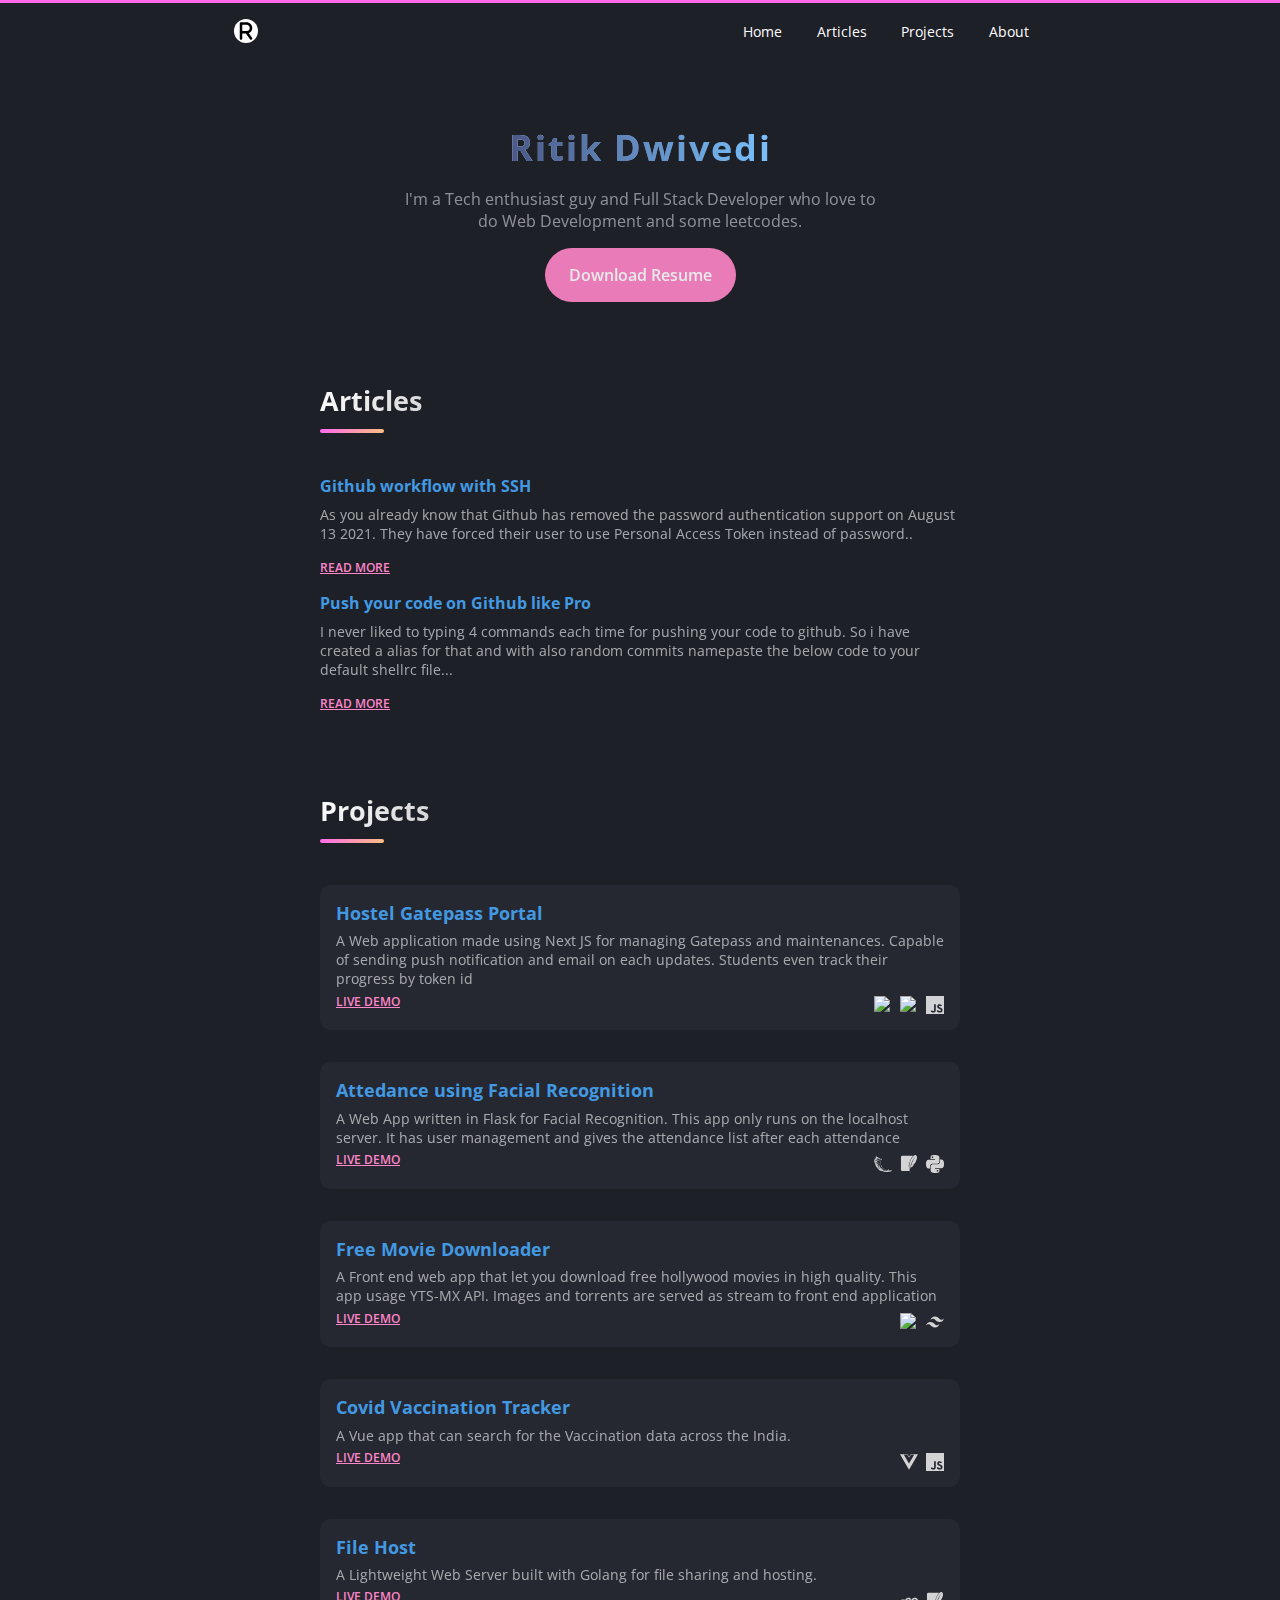
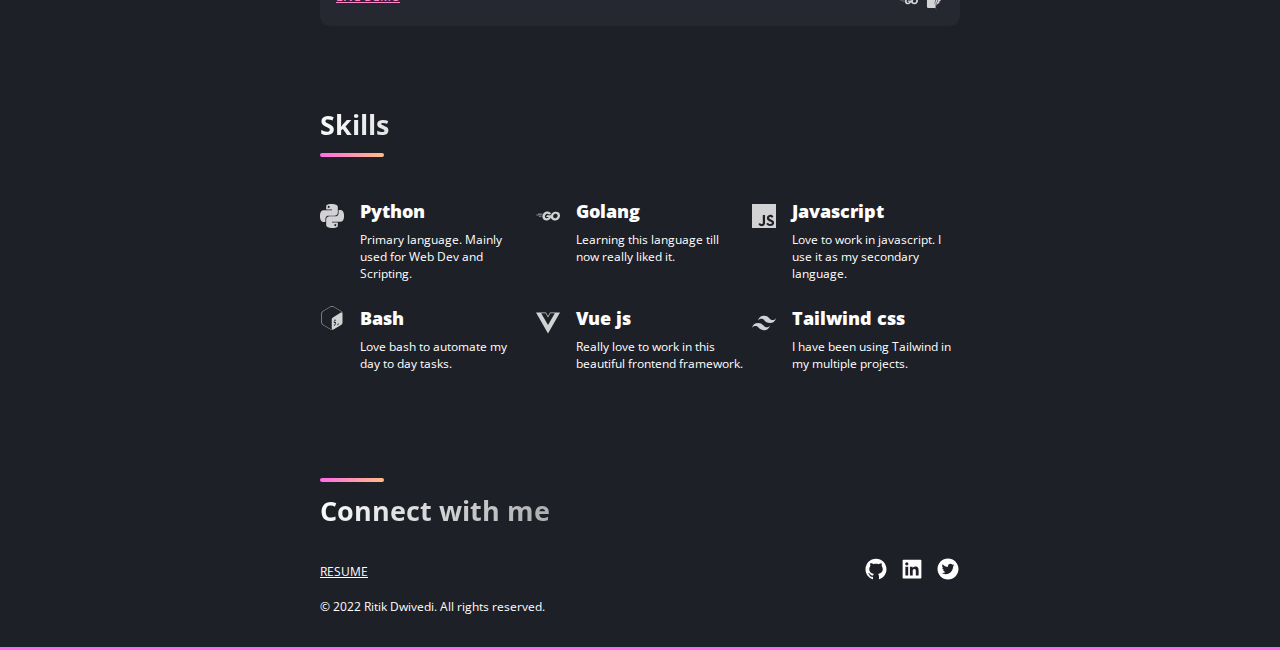
==== index.html @ bad242d5 "some change 2" ====
<!DOCTYPE html>
<html lang="en">

<head>
    <meta charset="UTF-8">
    <meta name="ritik" description="ritik dwivedi personal website">
    <meta http-equiv="X-UA-Compatible" content="IE=edge">
    <meta name="viewport" content="width=device-width, initial-scale=1.0">
    <meta name="Ritik Dwivedi Portfolio" content="Ritik Dwivedi personal Portfolio and website">
    <title> Ritik Dwivedi</title>
    <link rel="stylesheet" href="./style.css">
    <link rel="icon" type="image/png" href="./tech-svg/radar.svg">
    <link rel="preconnect" href="https://fonts.googleapis.com">
    <link rel="preconnect" href="https://fonts.gstatic.com" crossorigin>
    <link href="https://fonts.googleapis.com/css2?family=Open+Sans:wght@500&display=swap" rel="stylesheet">

</head>

<body>
    <div class="upperline"></div>
    <nav>
        <div class="icon-div">
            <div class="icon">
                <svg xmlns="http://www.w3.org/2000/svg" viewBox="0 0 320 512">
                    <path
                        d="M228.7 309.7C282 288.6 320 236.8 320 176c0-79.41-64.59-144-144-144H32c-17.67 0-32 14.33-32 32v384c0 17.67 14.33 32 32 32s32-14.33 32-32v-128h93.43l104.5 146.6c6.25 8.75 16.09 13.42 26.09 13.42c6.422 0 12.91-1.922 18.55-5.938c14.39-10.27 17.73-30.25 7.484-44.64L228.7 309.7zM64 96.01h112c44.11 0 80 35.89 80 80s-35.89 79.1-80 79.1H64V96.01z" />
                </svg>
            </div>
        </div>
        <div class="navs">
            <a href="">Home</a>
            <a href="#article">Articles</a>
            <a href="#project">Projects</a>
            <a href="#about">About</a>
        </div>
    </nav>
    <div class="heading">
        <h2><span class="header">Ritik Dwivedi </span></h2>
        <p class="subheading">I'm a <span class="highlight">Tech enthusiast</span> guy and <span class="highlight">Full
                Stack Developer</span> who love
            to do Web Development and some
            leetcodes.
            <br />
        </p>
        <a class="download-resume" target="_blank"
            href="https://drive.google.com/file/d/1TCXhxKCr0SHSVFVejPsEqQ_L0xyB78xO/view?usp=sharing">
            Download Resume
        </a>

    </div>
    <div class="article-section" id="article">
        <h2>Articles</h2>
        <div class="heading-styler"></div>
        <div class="articles">
            <div class="article-top">
                <p class="article-title">Github workflow with SSH</p>
                <p class="article-desc">As you already know that Github has removed the password authentication support
                    on August 13 2021. They have forced their user to use Personal Access Token instead of password..
                </p>
                <a class="read-more demo"
                    href="https://dev.to/ritik_20/setting-up-your-github-workflow-with-ssh-hf8">Read
                    more</a>
            </div>
            <div class="article">
                <p class="article-title">Push your code on Github like Pro</p>
                <p class="article-desc">I never liked to typing 4 commands each time for pushing your code to github.

                    So i have created a alias for that and with also random commits namepaste the below code to your
                    default shellrc file...
                </p>
                <a class="read-more demo" href="https://dev.to/ritik_20/push-your-code-on-github-like-pro-1g6a">Read
                    more</a>
            </div>
        </div>

    </div>
    <div class="projects" id="project">
        <h2>Projects</h2>
        <div class="heading-styler"></div>

        <div class="proj">
            <div class="proj-content">
                <h4 class="proj-heading">Hostel Gatepass Portal</h4>
                <p class="proj-desc">
                    A Web application made using Next JS for managing Gatepass and maintenances. Capable of
                    sending push notification and email on each updates. Students even track their progress by token id
                </p>
                <div class="link-tech">
                    <a href="https://github.com/dwivedi-ritik/pass-portal" class="demo">Live Demo</a>
                    <div class="tech-stack">
                        <img src="./tech-svg/nextdotjs.svg" width="18px">
                        <img src="./tech-svg/mongodb.svg" width="18px">
                        <img src="./tech-svg/javascript.svg" width="18px">
                    </div>
                </div>
            </div>
        </div>

        <div class="proj">
            <div class="proj-content">
                <h4 class="proj-heading">Attedance using Facial Recognition</h4>
                <p class="proj-desc">
                    A Web App written in Flask for Facial Recognition. This app only runs on the localhost server. It
                    has user management and gives the attendance list after each attendance
                </p>
                <div class="link-tech">
                    <a href="https://github.com/dwivedi-ritik/fr-webapp" class="demo">Live Demo</a>
                    <div class="tech-stack">
                        <img src="./tech-svg/flask.svg" width="18px">
                        <img src="./tech-svg/sqlite.svg" width="18px">
                        <img src="./tech-svg/python.svg" width="18px">
                    </div>
                </div>
            </div>
        </div>

        <div class="proj">
            <div class="proj-content">
                <h4 class="proj-heading">Free Movie Downloader</h4>
                <p class="proj-desc">
                    A Front end web app that let you download free hollywood movies in high quality.
                    This app usage YTS-MX API. Images and torrents are served as stream to front end
                    application
                </p>
                <div class="link-tech">
                    <a href="https://github.com/dwivedi-ritik/yts" class="demo">Live Demo</a>
                    <div class="tech-stack">
                        <img src="./tech-svg/nextdotjs.svg" width="18px">
                        <img src="./tech-svg/tailwindcss.svg" width="18px">
                    </div>
                </div>
            </div>
        </div>

        <div class="proj">
            <div class="proj-content">
                <h4 class="proj-heading">Covid Vaccination Tracker</h4>
                <p class="proj-desc">
                    A Vue app that can search for the Vaccination data across the India.
                </p>
                <div class="link-tech">
                    <a href="https://cowin-help.netlify.app" class="demo">Live Demo</a>
                    <div class="tech-stack">
                        <img src="./tech-svg/vuedotjs.svg" width="18px">
                        <img src="./tech-svg/javascript.svg" width="18px">
                    </div>
                </div>
            </div>
        </div>
        <div class="proj">
            <div class="proj-content">
                <h4 class="proj-heading">File Host</h4>
                <p class="proj-desc">
                    A Lightweight Web Server built with Golang for file sharing and hosting.
                </p>
                <div class="link-tech">
                    <a href="https://github.com/dwivedi-ritik/file-hoster" class="demo">Live Demo</a>
                    <div class="tech-stack">
                        <img src="./tech-svg/go.svg" width="18px">
                        <img src="./tech-svg/sqlite.svg" width="18px">
                    </div>
                </div>
            </div>
        </div>
    </div>
    <div class="skill-section">
        <h2>Skills</h2>
        <div class="heading-styler"></div>

        <div class="skills">
            <div class="skill">
                <img src="./tech-svg/python.svg" class="skill-img" alt="python" width="24px">
                <div class="skill-info">
                    <p class="skill-title">Python</p>
                    <p class="skill-desc">Primary language. Mainly used for Web Dev and Scripting.
                    </p>
                </div>
            </div>
            <div class="skill">
                <img src="./tech-svg/go.svg" class="skill-img" alt="python" width="24px">
                <div class="skill-info">
                    <p class="skill-title">Golang</p>
                    <p class="skill-desc">Learning this language till now really liked it.</p>
                </div>
            </div>
            <div class="skill">
                <img src="./tech-svg/javascript.svg" class="skill-img" alt="python" width="24px">
                <div class="skill-info">
                    <p class="skill-title">Javascript</p>
                    <p class="skill-desc">Love to work in javascript. I use it as my secondary language.</p>
                </div>
            </div>
            <div class="skill">
                <img src="./tech-svg/gnubash.svg" alt="python" width="24px">
                <div class="skill-info">
                    <p class="skill-title">Bash</p>
                    <p class="skill-desc">Love bash to automate my day to day tasks.</p>
                </div>
            </div>
            <div class="skill">
                <img src="./tech-svg/vuedotjs.svg" class="skill-img" alt="python" width="24px">
                <div class="skill-info">
                    <p class="skill-title">Vue js</p>
                    <p class="skill-desc">Really love to work in this beautiful frontend framework.</p>
                </div>
            </div>
            <div class="skill">
                <img src="./tech-svg/tailwindcss.svg" class="skill-img" alt="python" width="24px">
                <div class="skill-info">
                    <p class="skill-title">Tailwind css</p>
                    <p class="skill-desc">I have been using Tailwind in my multiple projects.</p>
                </div>
            </div>
        </div>

    </div>
    <footer id="about">
        <div class="connect">
            <div class="heading-styler"></div>
            <h2>Connect with me</h2>

            <div class="footer-content">
                <a class="resume"
                    href="https://drive.google.com/file/d/1TCXhxKCr0SHSVFVejPsEqQ_L0xyB78xO/view?usp=sharing"
                    target="_blank">resume</a>

                <div class="other-links">
                    <div class="con">
                        <a href="https://www.github.com/dwivedi-ritik" target="_blank">
                            <svg stroke="currentColor" fill="currentColor" stroke-width="0" viewBox="0 0 1024 1024"
                                height="3rem" width="3rem" xmlns="http://www.w3.org/2000/svg">
                                <path
                                    d="M511.6 76.3C264.3 76.2 64 276.4 64 523.5 64 718.9 189.3 885 363.8 946c23.5 5.9 19.9-10.8 19.9-22.2v-77.5c-135.7 15.9-141.2-73.9-150.3-88.9C215 726 171.5 718 184.5 703c30.9-15.9 62.4 4 98.9 57.9 26.4 39.1 77.9 32.5 104 26 5.7-23.5 17.9-44.5 34.7-60.8-140.6-25.2-199.2-111-199.2-213 0-49.5 16.3-95 48.3-131.7-20.4-60.5 1.9-112.3 4.9-120 58.1-5.2 118.5 41.6 123.2 45.3 33-8.9 70.7-13.6 112.9-13.6 42.4 0 80.2 4.9 113.5 13.9 11.3-8.6 67.3-48.8 121.3-43.9 2.9 7.7 24.7 58.3 5.5 118 32.4 36.8 48.9 82.7 48.9 132.3 0 102.2-59 188.1-200 212.9a127.5 127.5 0 0 1 38.1 91v112.5c.8 9 0 17.9 15 17.9 177.1-59.7 304.6-227 304.6-424.1 0-247.2-200.4-447.3-447.5-447.3z">
                                </path>
                            </svg>

                        </a>
                    </div>
                    <div class="con">
                        <a href="https://www.linkedin.com/in/ritik-dwivedi-7899581b2" target="_blank">
                            <svg stroke="currentColor" fill="currentColor" stroke-width="0" viewBox="0 0 1024 1024"
                                height="3rem" width="3rem" xmlns="http://www.w3.org/2000/svg">
                                <path
                                    d="M880 112H144c-17.7 0-32 14.3-32 32v736c0 17.7 14.3 32 32 32h736c17.7 0 32-14.3 32-32V144c0-17.7-14.3-32-32-32zM349.3 793.7H230.6V411.9h118.7v381.8zm-59.3-434a68.8 68.8 0 1 1 68.8-68.8c-.1 38-30.9 68.8-68.8 68.8zm503.7 434H675.1V608c0-44.3-.8-101.2-61.7-101.2-61.7 0-71.2 48.2-71.2 98v188.9H423.7V411.9h113.8v52.2h1.6c15.8-30 54.5-61.7 112.3-61.7 120.2 0 142.3 79.1 142.3 181.9v209.4z">
                                </path>
                            </svg>
                        </a>
                    </div>
                    <div class="con">
                        <a href="https://www.twitter.com/ahm_ritik" target="_blank">
                            <svg stroke="currentColor" fill="currentColor" stroke-width="0" viewBox="0 0 1024 1024"
                                height="3rem" width="3rem" xmlns="http://www.w3.org/2000/svg">
                                <path
                                    d="M512 64C264.6 64 64 264.6 64 512s200.6 448 448 448 448-200.6 448-448S759.4 64 512 64zm215.3 337.7c.3 4.7.3 9.6.3 14.4 0 146.8-111.8 315.9-316.1 315.9-63 0-121.4-18.3-170.6-49.8 9 1 17.6 1.4 26.8 1.4 52 0 99.8-17.6 137.9-47.4-48.8-1-89.8-33-103.8-77 17.1 2.5 32.5 2.5 50.1-2a111 111 0 0 1-88.9-109v-1.4c14.7 8.3 32 13.4 50.1 14.1a111.13 111.13 0 0 1-49.5-92.4c0-20.7 5.4-39.6 15.1-56a315.28 315.28 0 0 0 229 116.1C492 353.1 548.4 292 616.2 292c32 0 60.8 13.4 81.1 35 25.1-4.7 49.1-14.1 70.5-26.7-8.3 25.7-25.7 47.4-48.8 61.1 22.4-2.4 44-8.6 64-17.3-15.1 22.2-34 41.9-55.7 57.6z">
                                </path>
                            </svg>
                        </a>
                    </div>
                </div>
            </div>
            <p class="footer-notes">© 2022 Ritik Dwivedi. All rights reserved.</p>
    </footer>
    <div class="upperline"></div>

</body>

</html>
---- style.css ----
:root {
    --fg-color: #ffffff;
    --bg-color: #1e2028;
    --body-bg: #1e2028;
    --color00: #E1578A;
    --color01: #FF69EB;
    --color02: #FF86C8;
    --color03: #FFA3A5;
    --color04: #FFBF81;
    --color05: #FFDC5E;
    --color06: #FDFF8F;
    --ui-color: #4299e1;
    --subheading: 16px;
    --text-color: rgb(255, 255, 255);
    --article-box-bg: hsl(212deg, 45%, 9%, 1);
    --article-title: hsl(210deg, 25%, 96%);

}

* {
    padding: 0;
    margin: 0;
    box-sizing: border-box;
}

body {
    color: var(--fg-color);
    font-family: 'Open Sans', sans-serif;
    font-size: 18px;
    background-color: var(--body-bg);
}

nav {
    width: 100%;
    height: auto;
    margin: 1rem auto 0 auto;
    display: flex;
    align-items: center;
    flex-wrap: wrap;
    justify-content: space-around;
}

.navs {
    width: 20rem;
    display: flex;
    justify-content: space-around;

}

.icon-div {
    display: flex;
    justify-content: center;
}

.icon {
    width: 1.5rem;
    height: 1.5rem;
    background-color: #ffffff;
    border-radius: 50%;
    padding: 2px;
    display: flex;
    justify-content: center;
}

.icon svg {
    display: inline-block;
    width: 1rem;
}

a {
    text-decoration: none;
}


.show-all-project {
    float: right;
}

.navs a {
    font-size: 0.9rem;
    color: #fff;
}

.upperline {
    background-color: var(--color01);
    width: 100%;
    height: 3px;
}

.heading {
    margin: 5rem auto 0 auto;
    text-align: center;
    display: flex;
    flex-direction: column;
    align-items: center;
    gap: 1rem;
}

.subheading {
    font-size: var(--subheading);
    opacity: 0.5;
    max-width: 30rem;
}


h2 {
    background-color: gray;
    background: linear-gradient(121deg, rgb(255, 255, 255), rgba(40, 40, 44, 0.566));
    -webkit-background-clip: text;
    -webkit-text-fill-color: transparent;
}

.heading-styler {
    margin: 0.6rem 0;
    width: 4rem;
    border-radius: 5px;
    height: 0.3rem;
    background: linear-gradient(121deg, var(--color01), var(--color04));
}

.projects,
.connect,
.article-section,
.skill-section {
    margin: 5rem auto 0 auto;
    height: auto;
    max-width: 40rem;
    width: auto;
    display: flex;
    flex-direction: column;
}

.proj {
    margin-top: 2rem;
    padding: 1rem;
    background-color: #252731;
    border-radius: 10px;
}

.proj-heading {
    color: var(--ui-color);
}


.proj-desc {
    margin-top: 0.4rem;
    font-size: 14px;
    opacity: 0.6;
}

.tech-stack {
    display: flex;
    justify-content: flex-end;
    margin-top: 0.5rem;
}

.tech-stack img {
    margin-left: 0.5rem;
}

.demo {
    display: block;
    text-decoration: underline;
    color: var(--color02);
    text-transform: uppercase;
    font-size: 12px;
    font-weight: 600;

}

.articles {
    margin-top: 2rem;
    display: grid;
    border-radius: 2px;
}

.article-title {
    font-size: 16px;
    color: var(--ui-color);
    font-weight: bold;
}

.read-more {
    margin-top: 1rem;
    font-size: 12px;
}

.article {
    margin-top: 1rem;
}

.article-desc {
    margin-top: 0.5rem;
    font-size: 14px;
    color: var(--text-color);
    opacity: 0.6;
}

.skills {
    margin-top: 2rem;
    display: grid;
    gap: 8px;
    grid-template-columns: 1fr 1fr 1fr;
}

.skill {
    display: flex;
    align-items: flex-start;
    margin-bottom: 1rem;
}

.skill-img {
    margin-top: 5px;
}

.skill-info {
    margin-left: 1rem;
}

.skill-title {
    font-weight: 800;
    /* color: var(--color04); */
}

.skill-desc {
    font-size: 12px;
    margin-top: 0.5rem;
}


.footer-content {
    margin-top: 1rem;
    display: flex;
    justify-content: space-between;
    align-items: center;
}

.link-tech {
    display: flex;
    align-items: center;
    justify-content: space-between;
}

.other-links {
    width: 6rem;
    display: flex;
    justify-content: space-between;
}

.con svg {
    color: #fff;
    width: 24px;
}

.resume {
    display: block;
    text-decoration: underline;
    color: #fff;
    text-transform: uppercase;
    font-size: 12px;
}

a:hover {
    color: var(--color01)
}

.download-resume {
    border: none;
    border-radius: 50px;
    color: rgb(255, 255, 255);
    background-color: var(--color02);
    opacity: 0.9;
    font-size: 16px;
    font-weight: 600;
    cursor: pointer;
    padding: 16px 24px;
}

.download-resume:hover {
    color: #fff;
    opacity: 1;
    transition: all ease;
}



.footer-notes {
    font-size: 12px;
    color: var(--text-color);
}

.header {
    font-size: 36px;
    font-weight: bold;
    letter-spacing: 2px;
    color: #f35626;
    background-image: linear-gradient(to left, #79c2ff, #4a5888);
    -webkit-background-clip: text;
    -webkit-text-fill-color: transparent;
    -webkit-animation: hue 10s infinite linear;
}

@-webkit-keyframes hue {
    from {
        -webkit-filter: hue-rotate(0deg);
    }

    to {
        -webkit-filter: hue-rotate(-360deg);
    }
}

footer {
    margin-bottom: 2rem;
}

@media screen and (max-width: 800px) {

    .projects,
    .connect,
    .heading,
    .article-section,
    .skill-section {
        padding: 0 15px 0 15px;
    }

    .icon-div {
        margin-bottom: 1rem;
    }

    nav {
        flex-direction: column;
    }

    .navs {
        width: 15rem;
    }

    .skills {
        grid-template-columns: 1fr 1fr;
    }

}
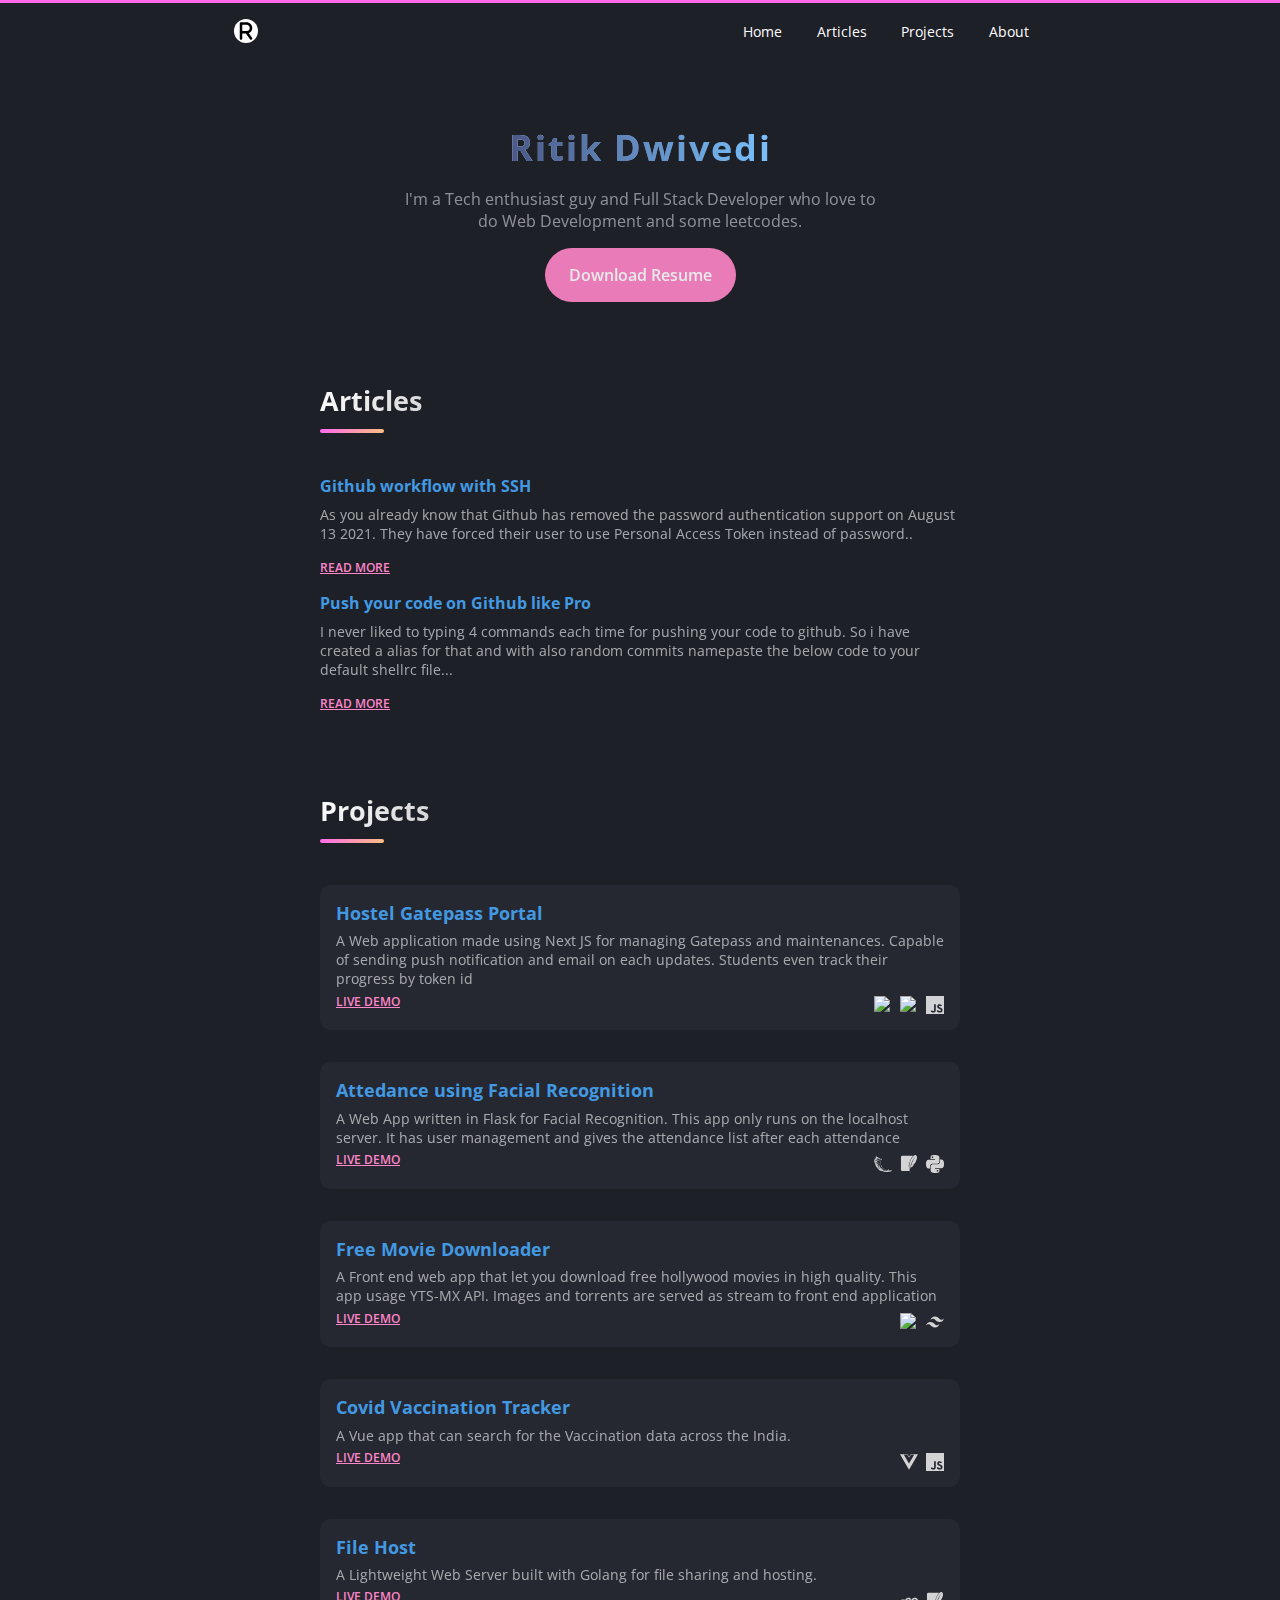
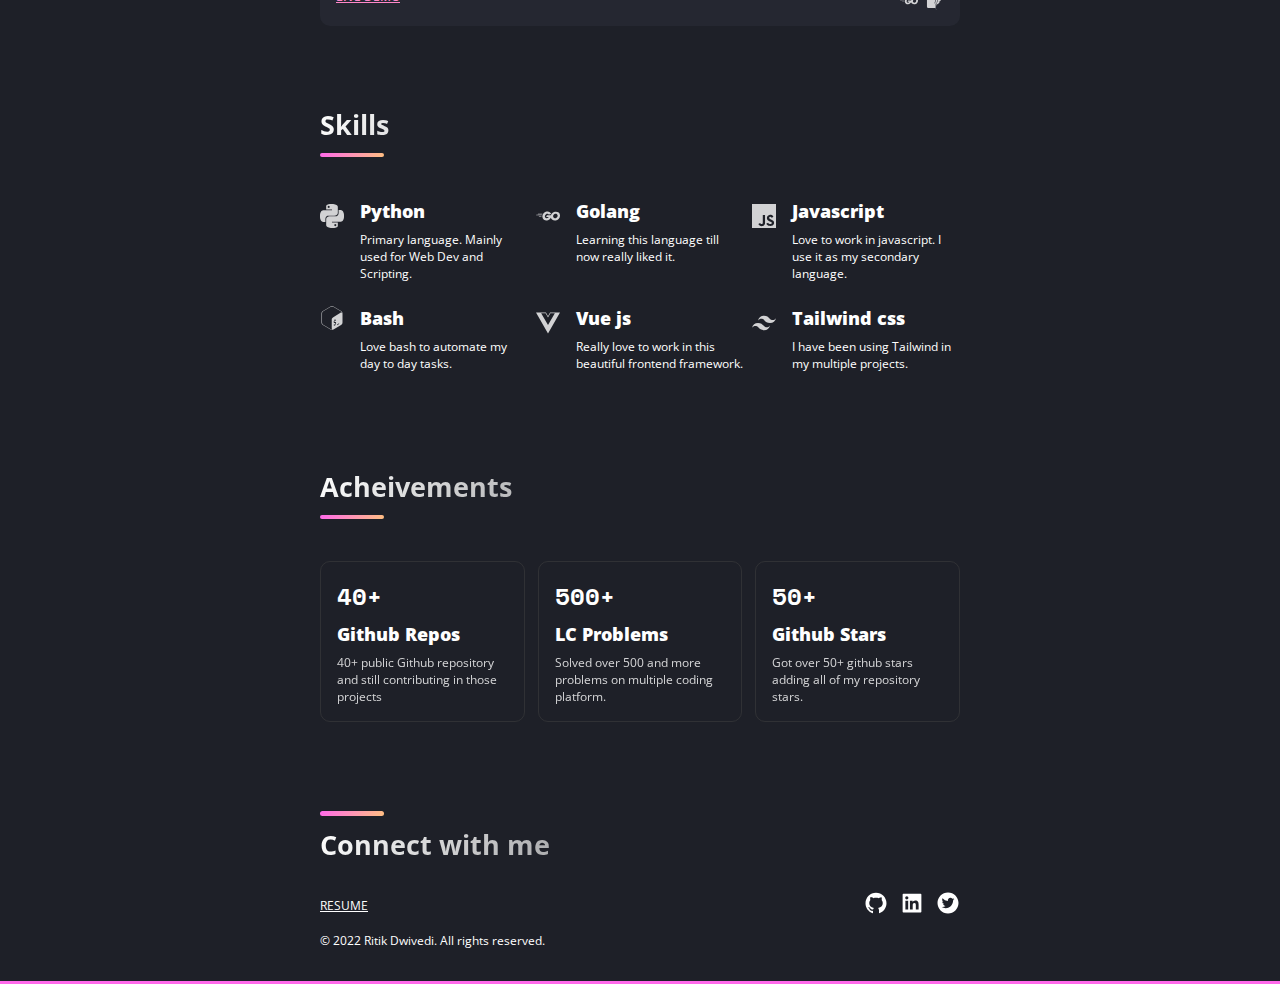
==== commit 45258eb9: "Added acheivements1" ====
--- a/index.html
+++ b/index.html
@@ -13,7 +13,10 @@
     <link rel="preconnect" href="https://fonts.googleapis.com">
     <link rel="preconnect" href="https://fonts.gstatic.com" crossorigin>
     <link href="https://fonts.googleapis.com/css2?family=Open+Sans:wght@500&display=swap" rel="stylesheet">
-
+    <link rel="preconnect" href="https://fonts.googleapis.com">
+    <link rel="preconnect" href="https://fonts.gstatic.com" crossorigin>
+    <link href="https://fonts.googleapis.com/css2?family=Open+Sans:wght@400;500&family=Space+Mono:wght@700&display=swap"
+        rel="stylesheet">
 </head>
 
 <body>
@@ -214,6 +217,31 @@
         </div>
 
     </div>
+
+    <div class="acheivements">
+        <h2>Acheivements</h2>
+        <div class="heading-styler"></div>
+        <div class="acheivements-box">
+
+            <div class="acheivements-card">
+                <p class="acheivements-card-header">40+</p>
+                <p class="skill-title">Github Repos</p>
+                <p class="acheivements-card-desc">40+ public Github repository and still
+                    contributing in those projects</p>
+            </div>
+            <div class="acheivements-card">
+                <p class="acheivements-card-header">500+</p>
+                <p class="skill-title">LC Problems</p>
+                <p class="acheivements-card-desc">Solved over 500 and more problems on multiple coding platform.</p>
+            </div>
+            <div class="acheivements-card">
+                <p class="acheivements-card-header">50+</p>
+                <p class="skill-title">Github Stars</p>
+                <p class="acheivements-card-desc">Got over 50+ github stars adding all of my repository stars.</p>
+            </div>
+        </div>
+    </div>
+
     <footer id="about">
         <div class="connect">
             <div class="heading-styler"></div>
--- a/style.css
+++ b/style.css
@@ -121,6 +121,7 @@
 .projects,
 .connect,
 .article-section,
+.acheivements,
 .skill-section {
     margin: 5rem auto 0 auto;
     height: auto;
@@ -222,7 +223,8 @@
     /* color: var(--color04); */
 }
 
-.skill-desc {
+.skill-desc,
+.acheivements-card-desc {
     font-size: 12px;
     margin-top: 0.5rem;
 }
@@ -258,6 +260,13 @@
     color: #fff;
     text-transform: uppercase;
     font-size: 12px;
+}
+
+.bg-styler {
+    position: absolute;
+    width: 100%;
+    z-index: -1;
+    color: rgba(255, 255, 255, 0.566);
 }
 
 a:hover {
@@ -282,8 +291,6 @@
     transition: all ease;
 }
 
-
-
 .footer-notes {
     font-size: 12px;
     color: var(--text-color);
@@ -300,6 +307,35 @@
     -webkit-animation: hue 10s infinite linear;
 }
 
+.acheivements-box {
+    margin-top: 2rem;
+    display: grid;
+    gap: 0.8rem;
+    grid-template-columns: 1fr 1fr 1fr;
+}
+
+.acheivements-card {
+    padding: 1rem;
+    border-radius: 10px;
+    border: 1px solid rgba(66, 66, 66, 0.5);
+}
+
+.acheivements-card:hover {
+    background-color: #252731;
+    cursor: pointer;
+}
+
+.acheivements-card-header {
+    font-size: 24px;
+    font-family: 'Space Mono', monospace;
+    font-weight: bold;
+    margin-bottom: 0.5rem;
+}
+
+.acheivements-card-desc {
+    opacity: 0.8;
+}
+
 @-webkit-keyframes hue {
     from {
         -webkit-filter: hue-rotate(0deg);
@@ -320,7 +356,8 @@
     .connect,
     .heading,
     .article-section,
-    .skill-section {
+    .skill-section,
+    .acheivements {
         padding: 0 15px 0 15px;
     }
 
@@ -336,8 +373,10 @@
         width: 15rem;
     }
 
-    .skills {
+    .skills,
+    .acheivements-box {
         grid-template-columns: 1fr 1fr;
     }
 
+
 }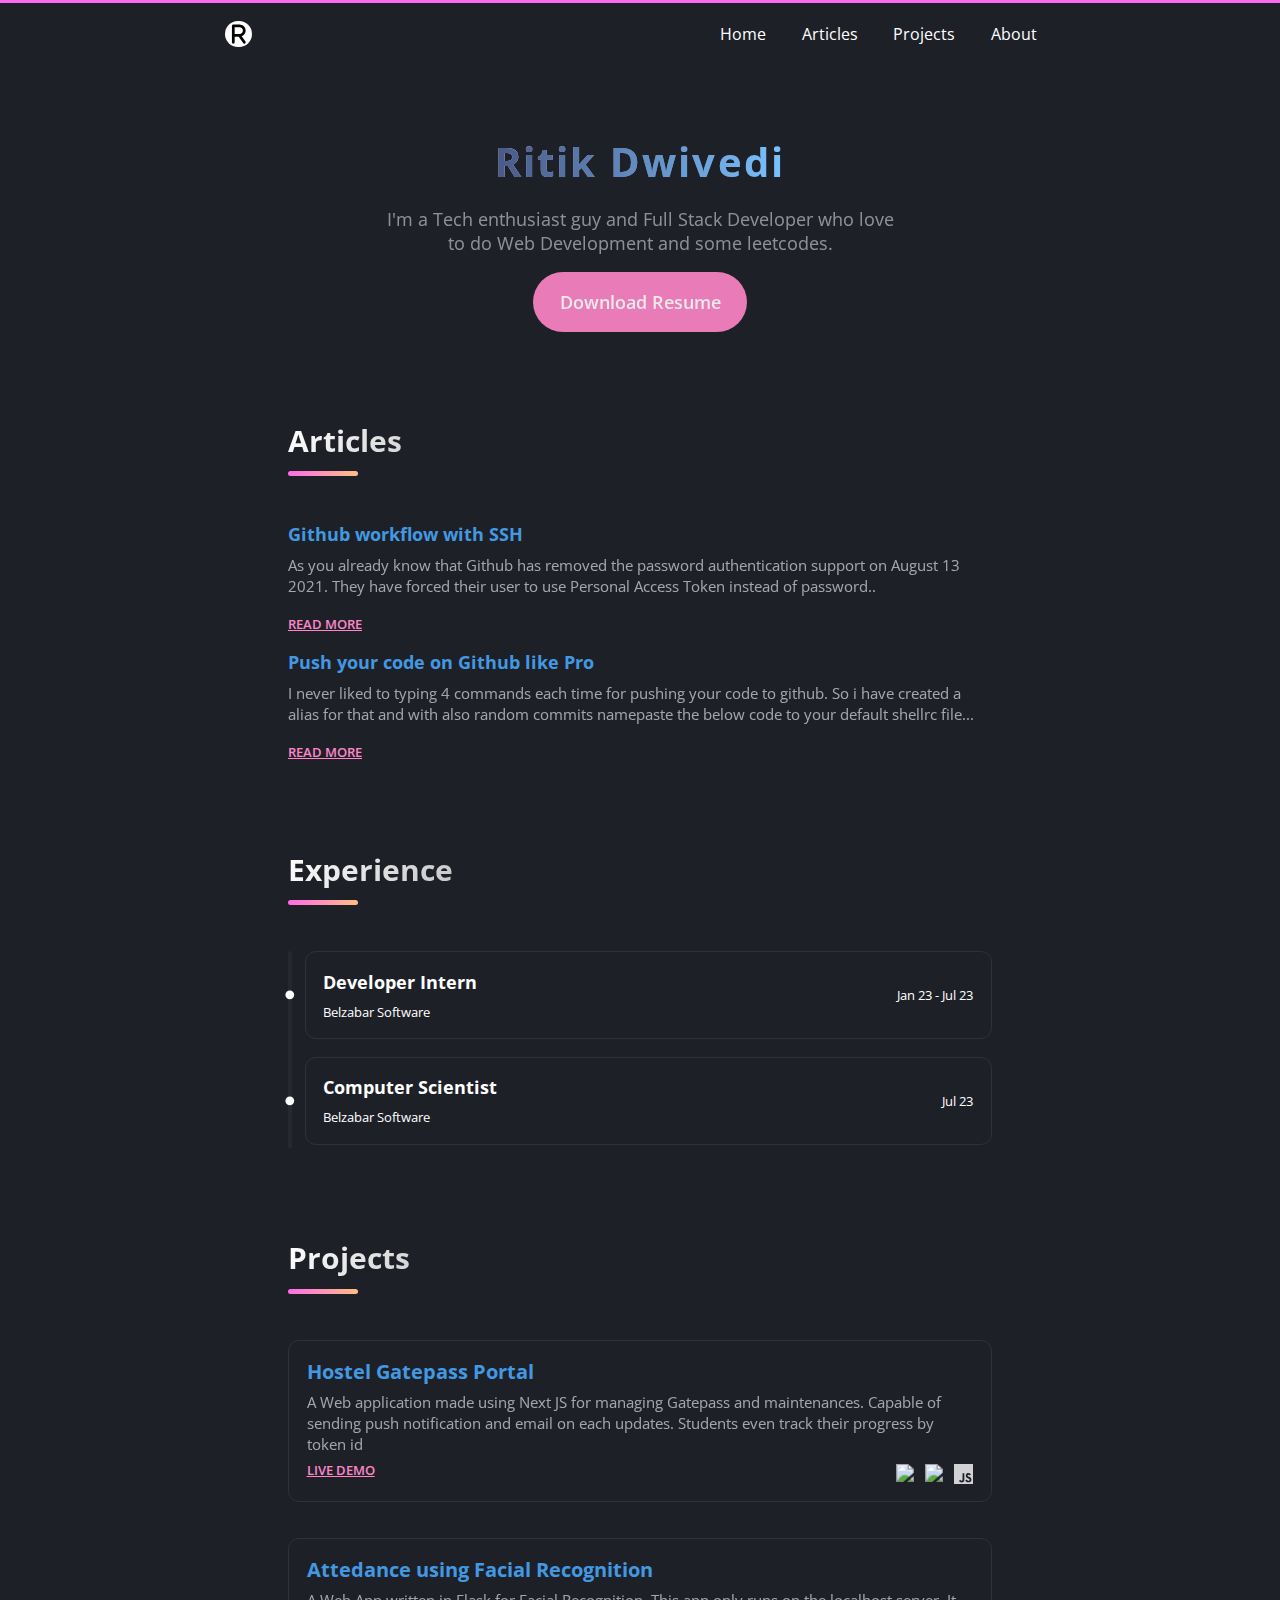
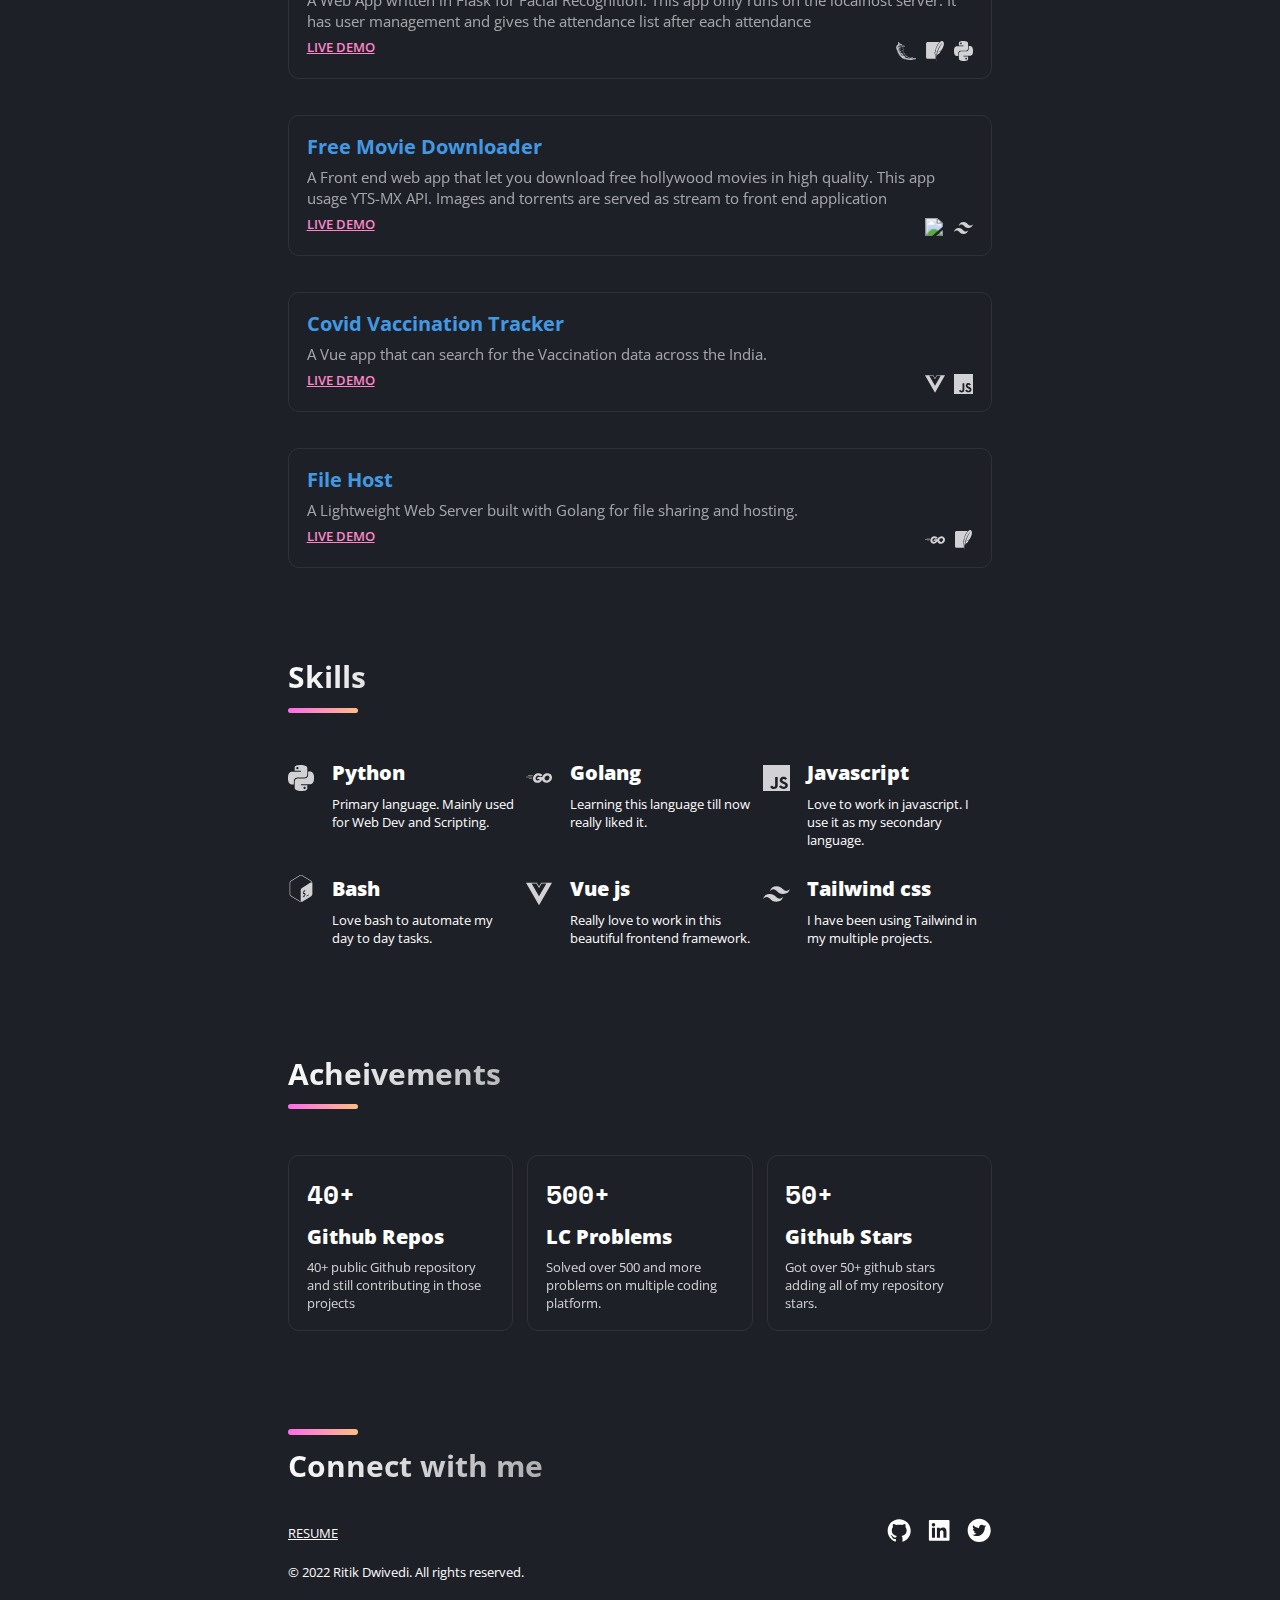
==== commit 0c5de06c: "added experience" ====
--- a/index.html
+++ b/index.html
@@ -77,6 +77,52 @@
         </div>
 
     </div>
+
+    <div class="experiences">
+        <h2>Experience</h2>
+        <div class="heading-styler"></div>
+        <div class="experience-timeline">
+
+            <div class="experience-box">
+                <div class="experience-card">
+                    <div class="experience-header">
+                        <div class="job-info">
+                            <p class="job-title">Developer Intern</p>
+                            <p class="company-name">Belzabar Software</p>
+                        </div>
+                        <p class="experience-date">Jan 23 - Jul 23 </p>
+                    </div>
+                    <div class="experience-desc">
+                    </div>
+                </div>
+                <div class="experience-card">
+                    <div class="experience-header">
+                        <div class="job-info">
+                            <p class="job-title">Computer Scientist</p>
+                            <p class="company-name">Belzabar Software</p>
+                        </div>
+                        <p class="experience-date">Jul 23 </p>
+                    </div>
+                    <div class="experience-desc">
+
+                    </div>
+                </div>
+
+            </div>
+            <div class="verticle-line">
+                <svg aria-hidden="true" height="16" viewBox="0 0 16 16" version="1.1" width="16" fill="#fff"
+                    data-view-component="true" class="line-dot-1">
+                    <path d="M8 4a4 4 0 1 1 0 8 4 4 0 0 1 0-8Z"></path>
+                </svg>
+                <svg aria-hidden="true" height="16" viewBox="0 0 16 16" version="1.1" width="16" fill="#fff"
+                    data-view-component="true" class="line-dot-2">
+                    <path d="M8 4a4 4 0 1 1 0 8 4 4 0 0 1 0-8Z"></path>
+                </svg>
+            </div>
+        </div>
+
+    </div>
+
     <div class="projects" id="project">
         <h2>Projects</h2>
         <div class="heading-styler"></div>
@@ -166,6 +212,7 @@
             </div>
         </div>
     </div>
+
     <div class="skill-section">
         <h2>Skills</h2>
         <div class="heading-styler"></div>
@@ -241,6 +288,8 @@
             </div>
         </div>
     </div>
+
+
 
     <footer id="about">
         <div class="connect">
@@ -286,7 +335,7 @@
                     </div>
                 </div>
             </div>
-            <p class="footer-notes">© 2022 Ritik Dwivedi. All rights reserved.</p>
+            <p class="footer-notes"> © 2022 Ritik Dwivedi. All rights reserved.</p>
     </footer>
     <div class="upperline"></div>
 
--- a/style.css
+++ b/style.css
@@ -28,6 +28,7 @@
     font-family: 'Open Sans', sans-serif;
     font-size: 18px;
     background-color: var(--body-bg);
+    zoom: 110%;
 }
 
 nav {
@@ -122,7 +123,8 @@
 .connect,
 .article-section,
 .acheivements,
-.skill-section {
+.skill-section,
+.experiences {
     margin: 5rem auto 0 auto;
     height: auto;
     max-width: 40rem;
@@ -134,8 +136,14 @@
 .proj {
     margin-top: 2rem;
     padding: 1rem;
+    border-radius: 10px;
+    border: 1px solid rgba(66, 66, 66, 0.5);
+
+}
+
+.proj:hover {
     background-color: #252731;
-    border-radius: 10px;
+    transition: all ease-in-out;
 }
 
 .proj-heading {
@@ -314,7 +322,8 @@
     grid-template-columns: 1fr 1fr 1fr;
 }
 
-.acheivements-card {
+.acheivements-card,
+.experience-card {
     padding: 1rem;
     border-radius: 10px;
     border: 1px solid rgba(66, 66, 66, 0.5);
@@ -324,6 +333,56 @@
     background-color: #252731;
     cursor: pointer;
 }
+
+.experience-card:hover {}
+
+.experience-box {
+    margin-left: 0.7rem;
+    flex: 9;
+    display: flex;
+    flex-direction: column;
+    gap: 1rem;
+}
+
+.experience-card:hover {
+    cursor: pointer;
+    background-color: #252731;
+
+}
+
+.experience-timeline {
+    display: flex;
+    flex-direction: row-reverse;
+    justify-content: center;
+    max-width: 40rem;
+    width: auto;
+    margin-top: 2rem;
+}
+
+.verticle-line {
+    flex: 1;
+    max-width: 4px;
+    height: 180px;
+    background-color: #252731;
+    position: relative;
+    border-radius: 40px;
+}
+
+.line-dot-1 {
+    position: absolute;
+    top: 2rem;
+    right: -6px;
+}
+
+.line-dot-2 {
+    position: absolute;
+    top: 8rem;
+    right: -6px;
+}
+
+
+
+
 
 .acheivements-card-header {
     font-size: 24px;
@@ -336,6 +395,31 @@
     opacity: 0.8;
 }
 
+.experience-date {
+    font-size: 12px;
+}
+
+.job-info {
+    display: flex;
+    flex-direction: column;
+    gap: 0.5rem;
+}
+
+.job-title {
+    font-size: 16px;
+    font-weight: bold;
+}
+
+.company-name {
+    font-size: 12px;
+}
+
+.experience-header {
+    display: flex;
+    justify-content: space-between;
+    align-items: center;
+}
+
 @-webkit-keyframes hue {
     from {
         -webkit-filter: hue-rotate(0deg);
@@ -357,7 +441,8 @@
     .heading,
     .article-section,
     .skill-section,
-    .acheivements {
+    .acheivements,
+    .experiences {
         padding: 0 15px 0 15px;
     }
 
@@ -378,5 +463,9 @@
         grid-template-columns: 1fr 1fr;
     }
 
+    body {
+        zoom: 100%;
+    }
+
 
 }